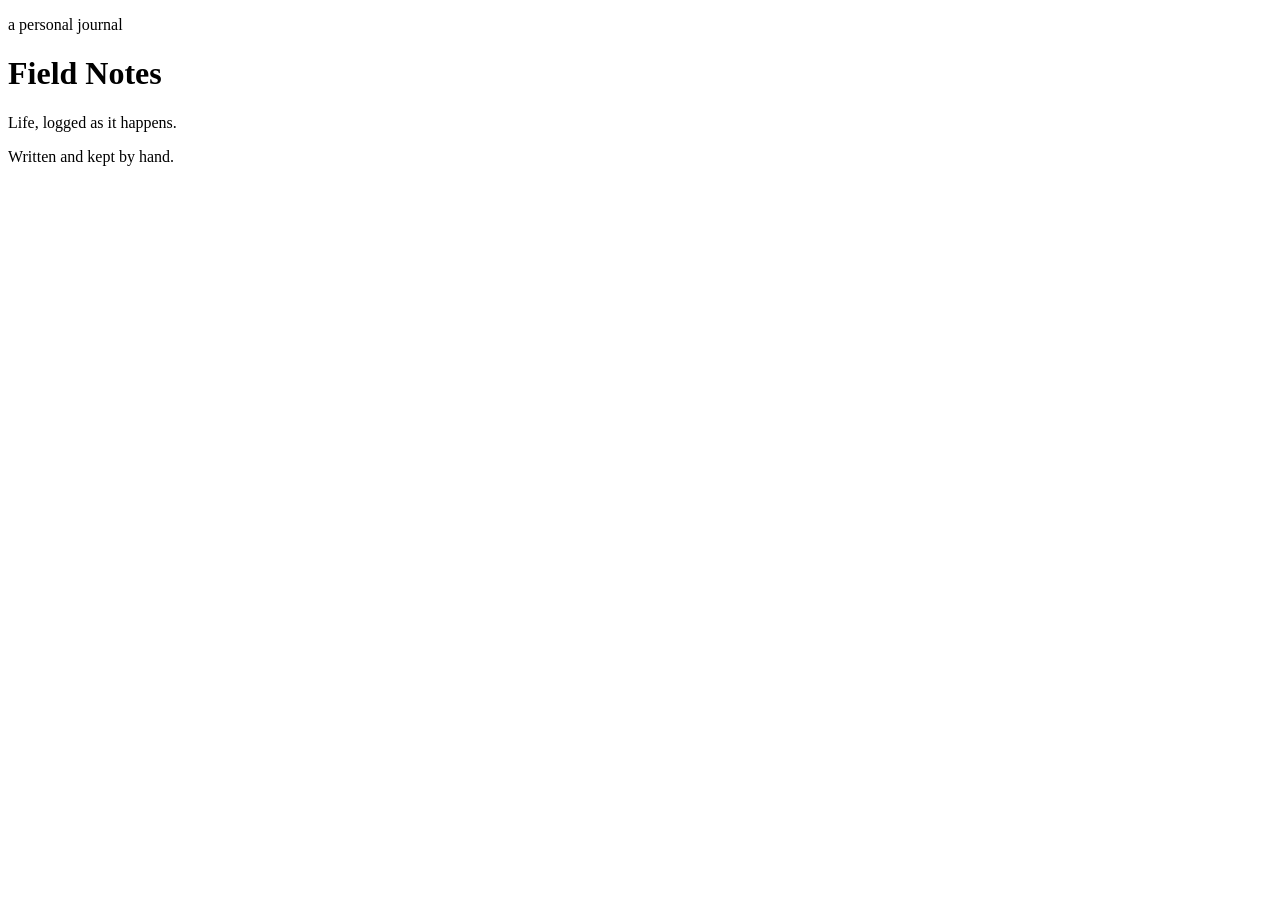
==== index.html @ 925acde0 "Create index.html" ====
<!DOCTYPE html>
<html lang="en">
<head>
<meta charset="UTF-8">
<meta name="viewport" content="width=device-width, initial-scale=1.0">
<title>Field Notes</title>
<meta name="description" content="A personal journal of life updates.">

<link rel="preconnect" href="https://fonts.googleapis.com">
<link rel="preconnect" href="https://fonts.gstatic.com" crossorigin>
<link href="https://fonts.googleapis.com/css2?family=Fraunces:ital,opsz,wght@0,9..144,400;0,9..144,500;1,9..144,500;1,9..144,600&family=Inter:wght@400;500&family=JetBrains+Mono:wght@500&display=swap" rel="stylesheet">

<link rel="stylesheet" href="style.css">
</head>
<body>

<header class="site-header">
  <p class="eyebrow">a personal journal</p>
  <h1 class="site-title">Field Notes</h1>
  <p class="site-tagline">Life, logged as it happens.</p>
</header>

<main id="entries" class="entries">
  <!-- posts are rendered here by script.js -->
</main>

<footer class="site-footer">
  <p>Written and kept by hand.</p>
</footer>

<script src="script.js"></script>
</body>
</html>
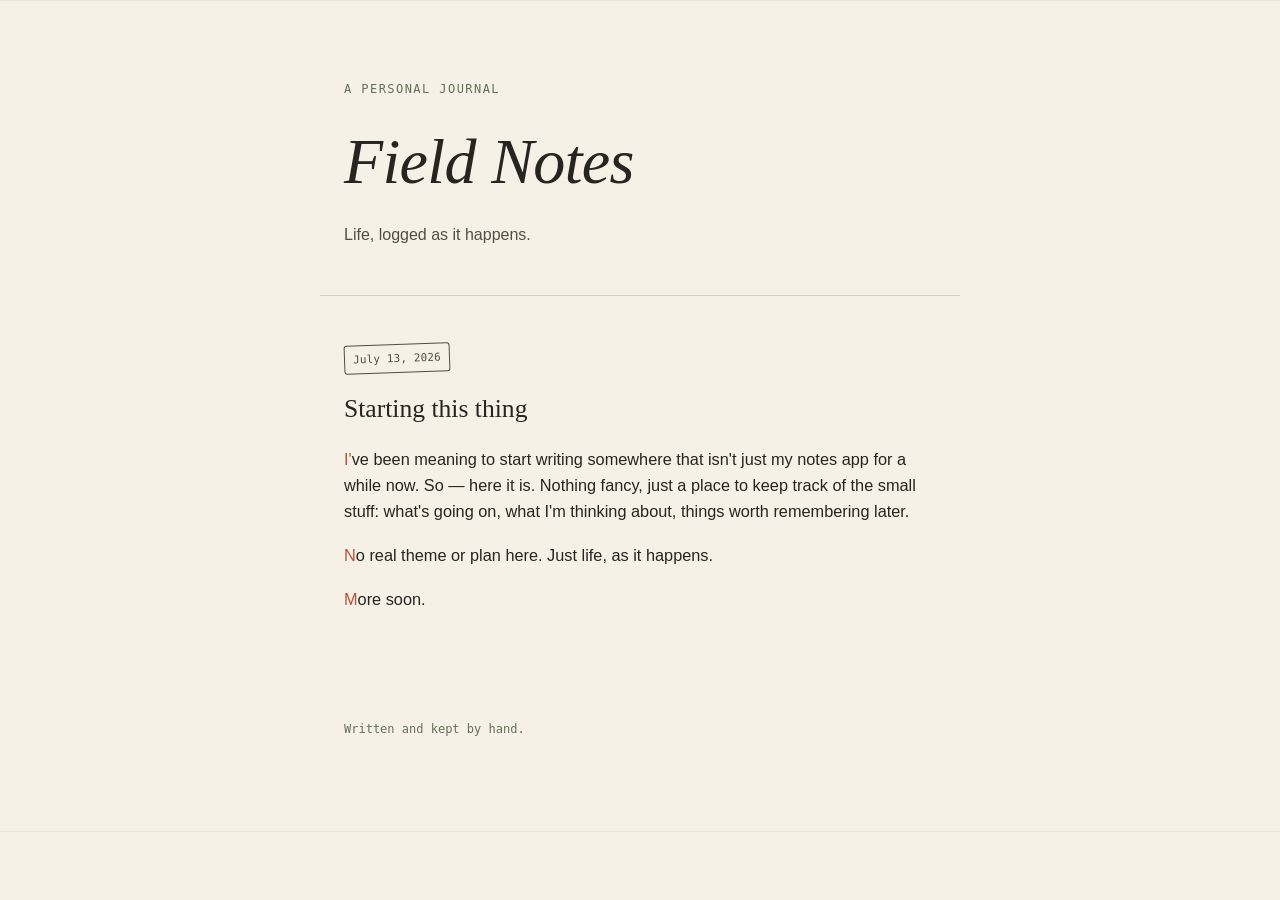
==== commit bc04caba: "Update index.html" ====
--- a/index.html
+++ b/index.html
@@ -11,6 +11,7 @@
 <link href="https://fonts.googleapis.com/css2?family=Fraunces:ital,opsz,wght@0,9..144,400;0,9..144,500;1,9..144,500;1,9..144,600&family=Inter:wght@400;500&family=JetBrains+Mono:wght@500&display=swap" rel="stylesheet">
 
 <link rel="stylesheet" href="style.css">
+<script src="https://identity.netlify.com/v1/netlify-identity-widget.js"></script>
 </head>
 <body>
 
@@ -29,5 +30,16 @@
 </footer>
 
 <script src="script.js"></script>
+<script>
+  if (window.netlifyIdentity) {
+    window.netlifyIdentity.on("init", user => {
+      if (!user) {
+        window.netlifyIdentity.on("login", () => {
+          document.location.href = "/admin/";
+        });
+      }
+    });
+  }
+</script>
 </body>
 </html>
--- a/style.css
+++ b/style.css
@@ -0,0 +1,154 @@
+  :root {
+  --paper: #F5F1E7;
+  --paper-edge: #ECE5D4;
+  --ink: #262521;
+  --ink-soft: #514E45;
+  --sage: #667056;
+  --indigo: #3D5A80;
+  --rust: #B5563C;
+  --line: #D9D0BB;
+
+  --display: 'Fraunces', serif;
+  --body: 'Inter', sans-serif;
+  --mono: 'JetBrains Mono', monospace;
+}
+
+* { box-sizing: border-box; }
+
+html {
+  scroll-behavior: smooth;
+}
+
+body {
+  margin: 0;
+  background: var(--paper);
+  background-image:
+    linear-gradient(var(--paper-edge) 1px, transparent 1px);
+  background-size: 100% 100%;
+  color: var(--ink);
+  font-family: var(--body);
+  line-height: 1.6;
+  -webkit-font-smoothing: antialiased;
+}
+
+/* ---------- Header ---------- */
+
+.site-header {
+  max-width: 640px;
+  margin: 0 auto;
+  padding: 5rem 1.5rem 3rem;
+  text-align: left;
+  border-bottom: 1px solid var(--line);
+}
+
+.eyebrow {
+  font-family: var(--mono);
+  font-size: 0.75rem;
+  letter-spacing: 0.12em;
+  text-transform: uppercase;
+  color: var(--sage);
+  margin: 0 0 0.75rem;
+}
+
+.site-title {
+  font-family: var(--display);
+  font-optical-sizing: auto;
+  font-weight: 500;
+  font-style: italic;
+  font-size: clamp(2.75rem, 7vw, 4rem);
+  margin: 0 0 0.5rem;
+  color: var(--ink);
+  letter-spacing: -0.01em;
+}
+
+.site-tagline {
+  font-size: 1rem;
+  color: var(--ink-soft);
+  margin: 0;
+}
+
+/* ---------- Entries feed ---------- */
+
+.entries {
+  max-width: 640px;
+  margin: 0 auto;
+  padding: 0 1.5rem;
+}
+
+.entry {
+  padding: 3rem 0;
+  border-bottom: 1px solid var(--line);
+}
+
+.entry:last-child {
+  border-bottom: none;
+}
+
+.entry-stamp {
+  display: inline-block;
+  transform: rotate(-2deg);
+  font-family: var(--mono);
+  font-size: 0.68rem;
+  letter-spacing: 0.02em;
+  color: var(--ink-soft);
+  border: 1px solid var(--ink-soft);
+  border-radius: 3px;
+  padding: 0.3rem 0.5rem;
+  white-space: nowrap;
+  background: var(--paper);
+  margin-bottom: 1rem;
+}
+
+.entry-title {
+  font-family: var(--display);
+  font-optical-sizing: auto;
+  font-weight: 500;
+  font-size: 1.6rem;
+  margin: 0 0 1rem;
+  color: var(--ink);
+}
+
+.entry-body p {
+  margin: 0 0 1.1rem;
+  color: var(--ink);
+  font-size: 1.02rem;
+}
+
+.entry-body p:last-child {
+  margin-bottom: 0;
+}
+
+.entry-body p::first-letter {
+  color: var(--rust);
+}
+
+/* ---------- Empty state ---------- */
+
+.empty-state {
+  padding: 4rem 0;
+  color: var(--ink-soft);
+  font-family: var(--mono);
+  font-size: 0.9rem;
+}
+
+/* ---------- Footer ---------- */
+
+.site-footer {
+  max-width: 640px;
+  margin: 0 auto;
+  padding: 3rem 1.5rem 5rem;
+  font-family: var(--mono);
+  font-size: 0.75rem;
+  color: var(--sage);
+}
+
+/* ---------- Motion & accessibility ---------- */
+
+@media (prefers-reduced-motion: reduce) {
+  html { scroll-behavior: auto; }
+}
+
+:focus-visible {
+  outline: 2px solid var(--indigo);
+  outline-offset: 3px;
+}
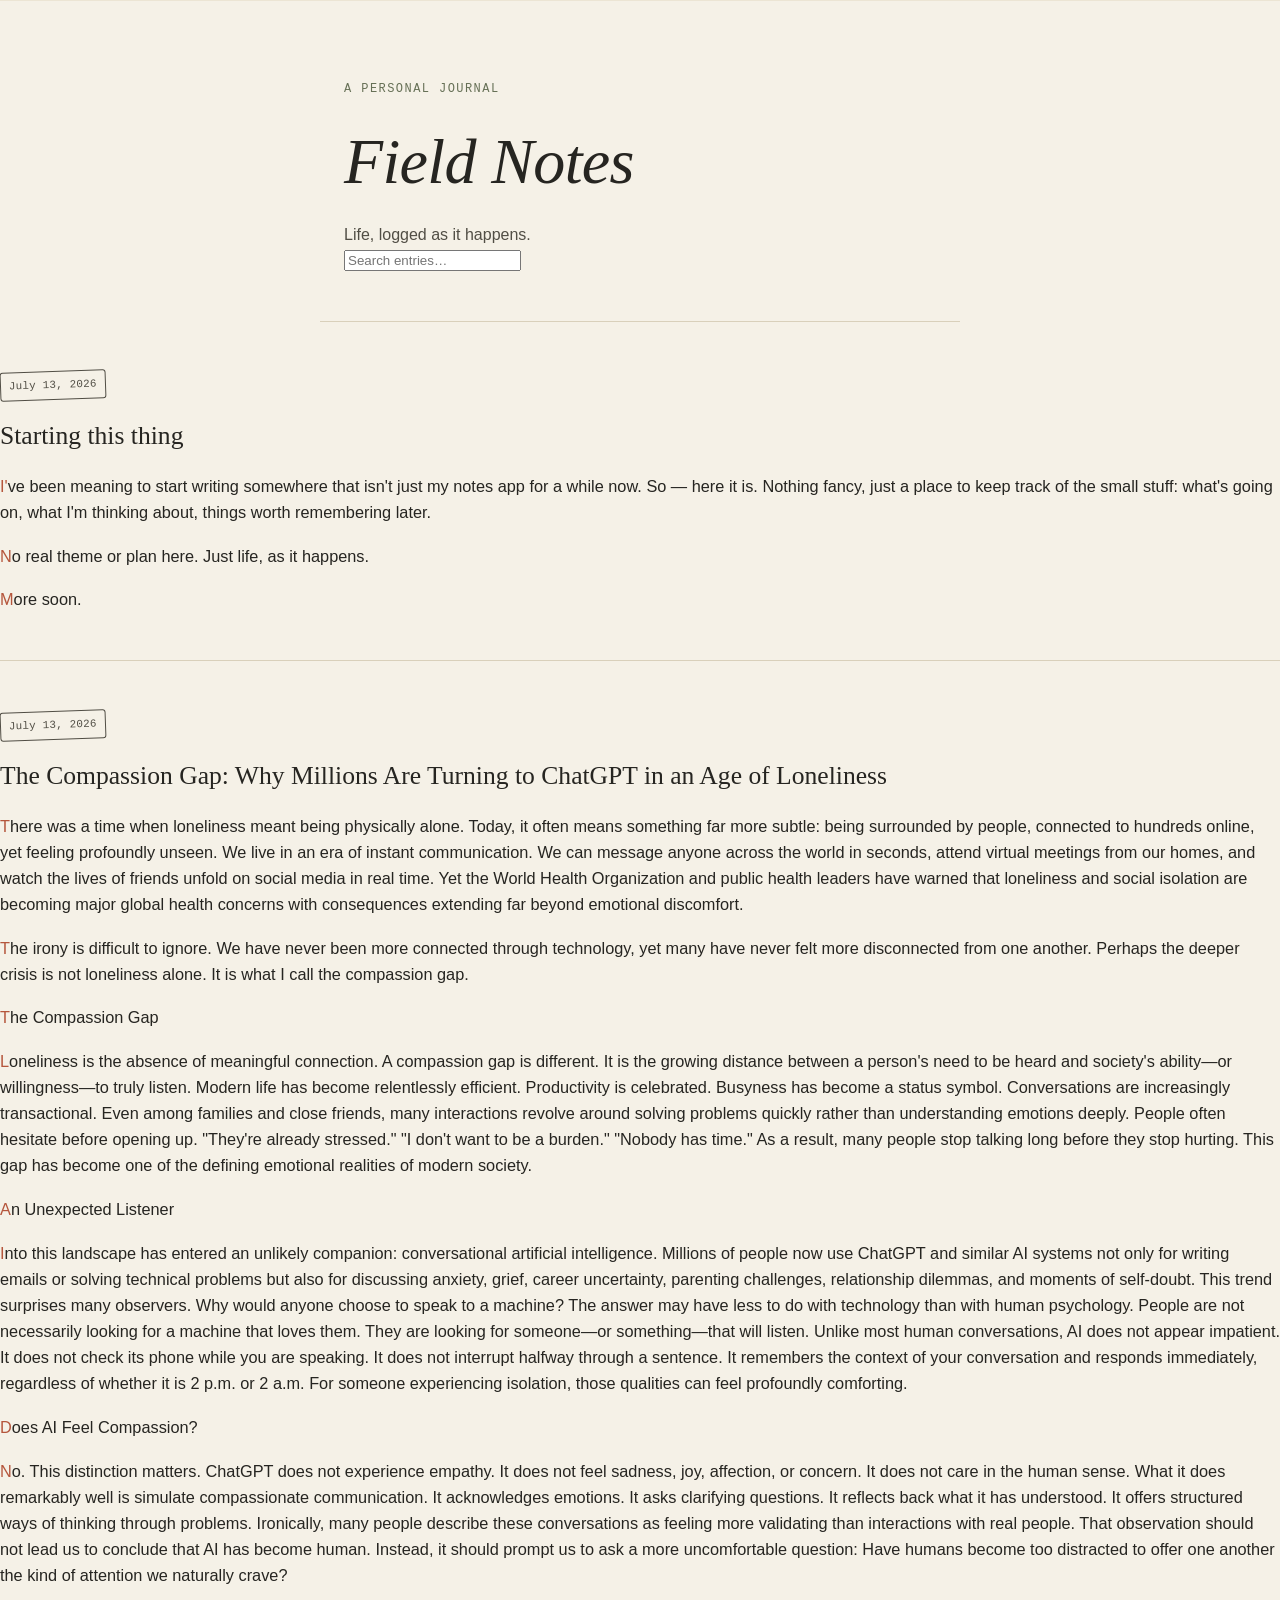
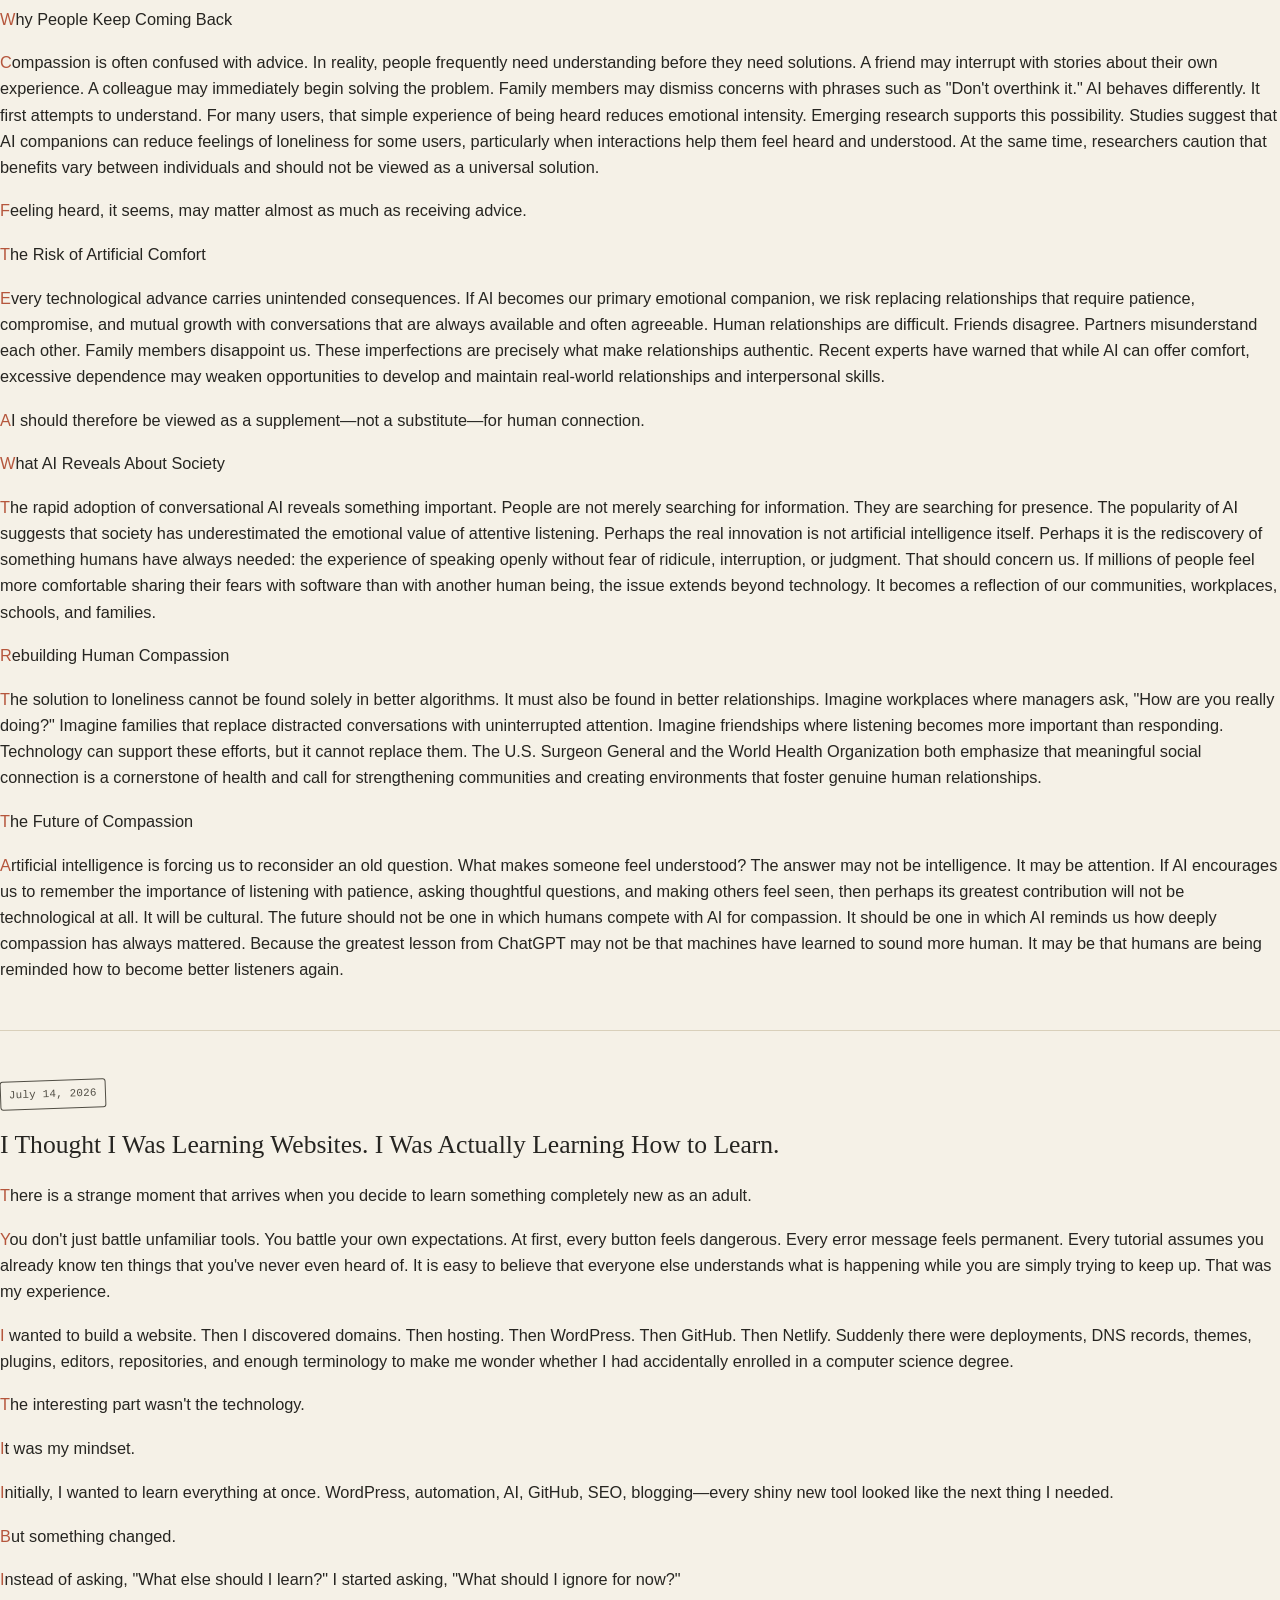
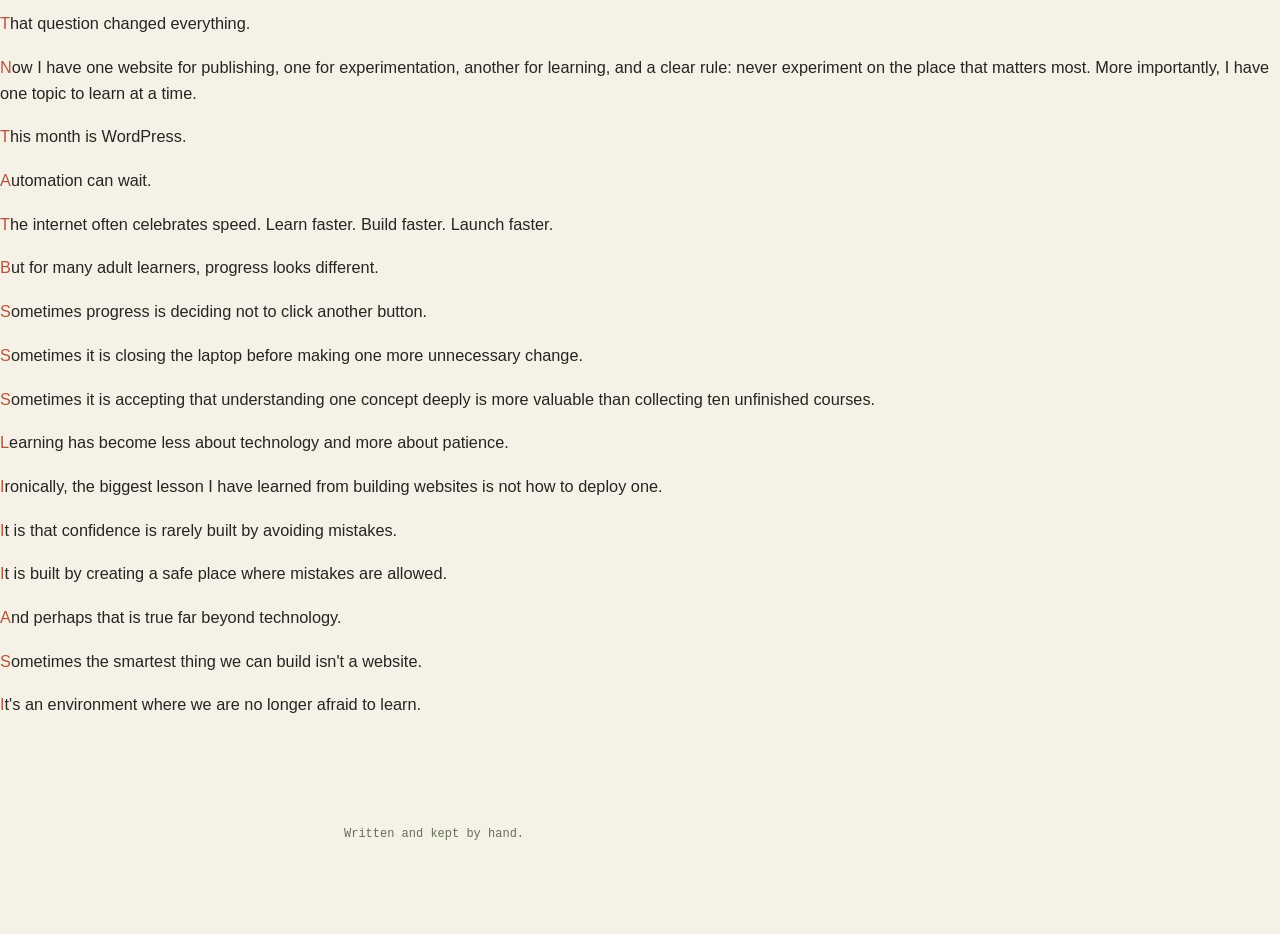
==== commit a1bb1f32: "Update index.html" ====
--- a/index.html
+++ b/index.html
@@ -11,7 +11,6 @@
 <link href="https://fonts.googleapis.com/css2?family=Fraunces:ital,opsz,wght@0,9..144,400;0,9..144,500;1,9..144,500;1,9..144,600&family=Inter:wght@400;500&family=JetBrains+Mono:wght@500&display=swap" rel="stylesheet">
 
 <link rel="stylesheet" href="style.css">
-<script src="https://identity.netlify.com/v1/netlify-identity-widget.js"></script>
 </head>
 <body>
 
@@ -19,10 +18,14 @@
   <p class="eyebrow">a personal journal</p>
   <h1 class="site-title">Field Notes</h1>
   <p class="site-tagline">Life, logged as it happens.</p>
+
+  <div class="search-wrap">
+    <input type="search" id="search" class="search-input" placeholder="Search entries…" autocomplete="off">
+  </div>
 </header>
 
-<main id="entries" class="entries">
-  <!-- posts are rendered here by script.js -->
+<main id="entries" class="entries-list">
+  <!-- post links are rendered here by script.js -->
 </main>
 
 <footer class="site-footer">
@@ -30,16 +33,5 @@
 </footer>
 
 <script src="script.js"></script>
-<script>
-  if (window.netlifyIdentity) {
-    window.netlifyIdentity.on("init", user => {
-      if (!user) {
-        window.netlifyIdentity.on("login", () => {
-          document.location.href = "/admin/";
-        });
-      }
-    });
-  }
-</script>
 </body>
 </html>
